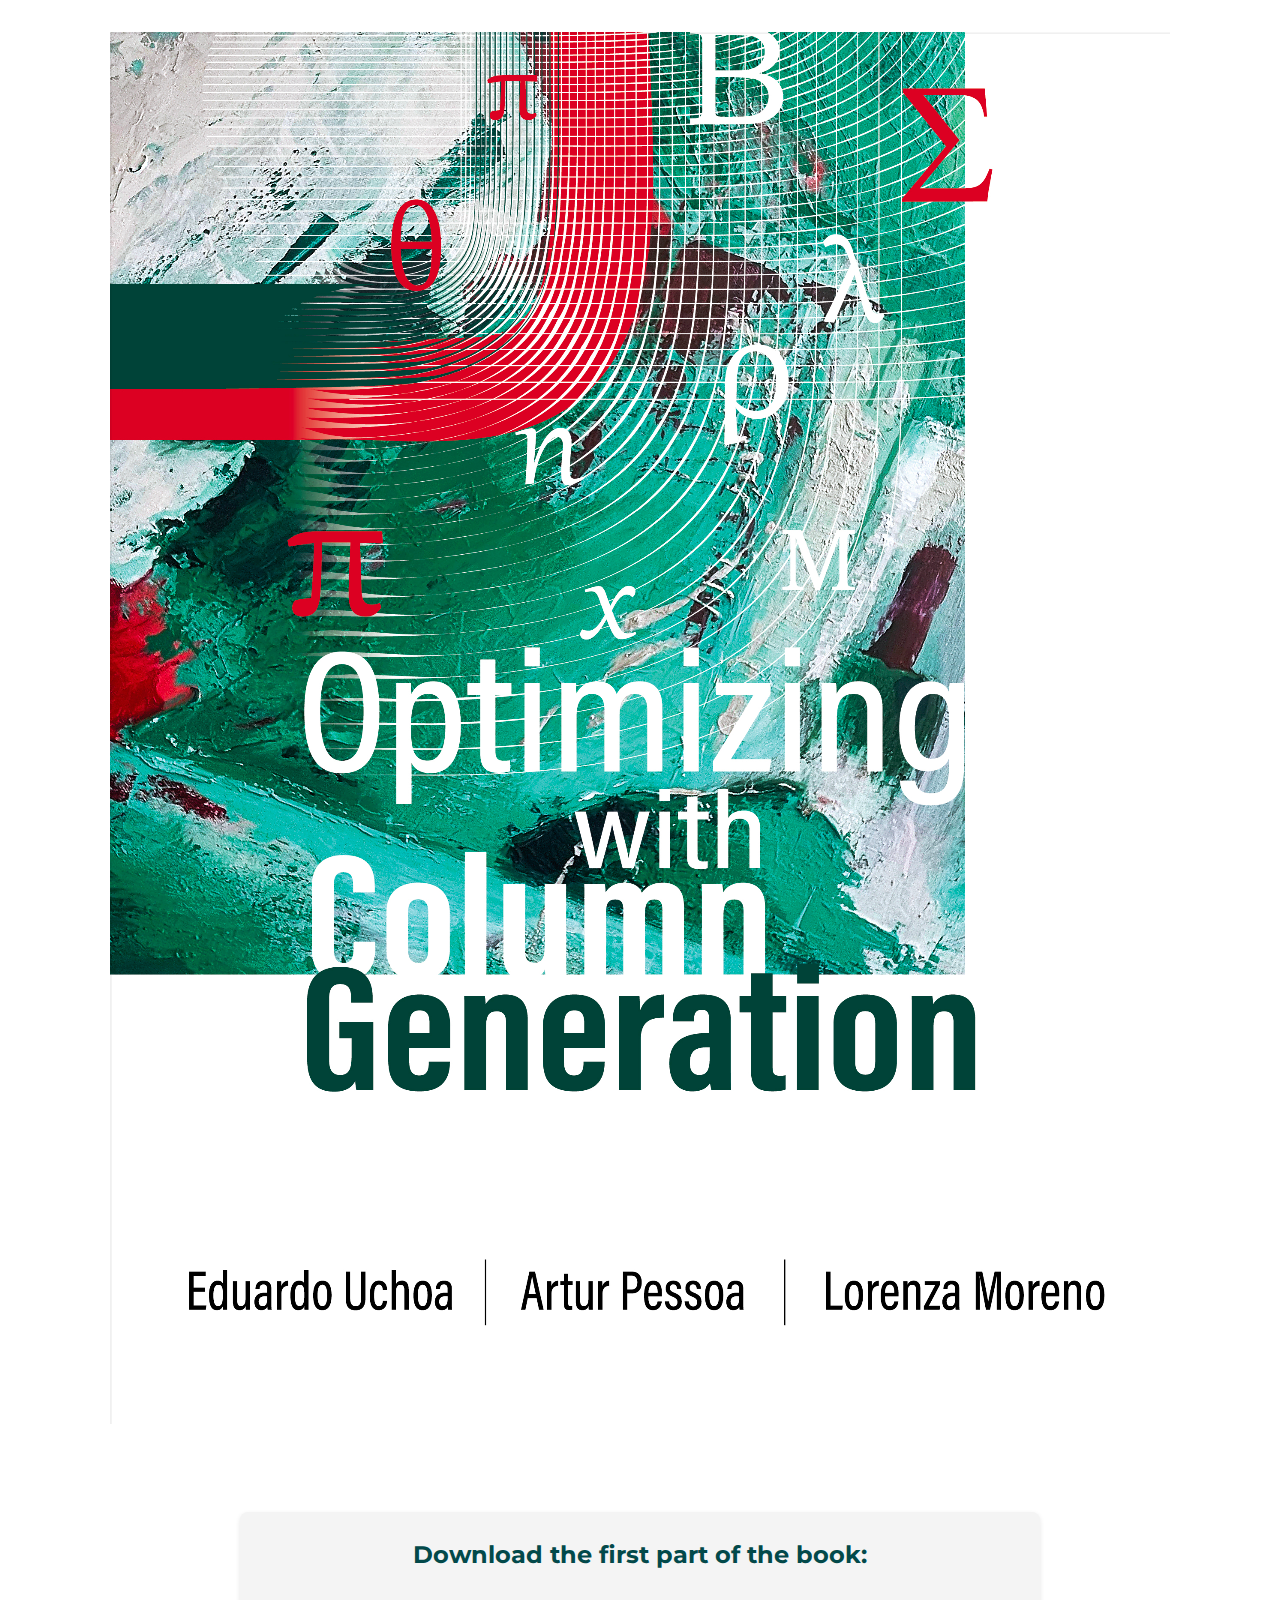
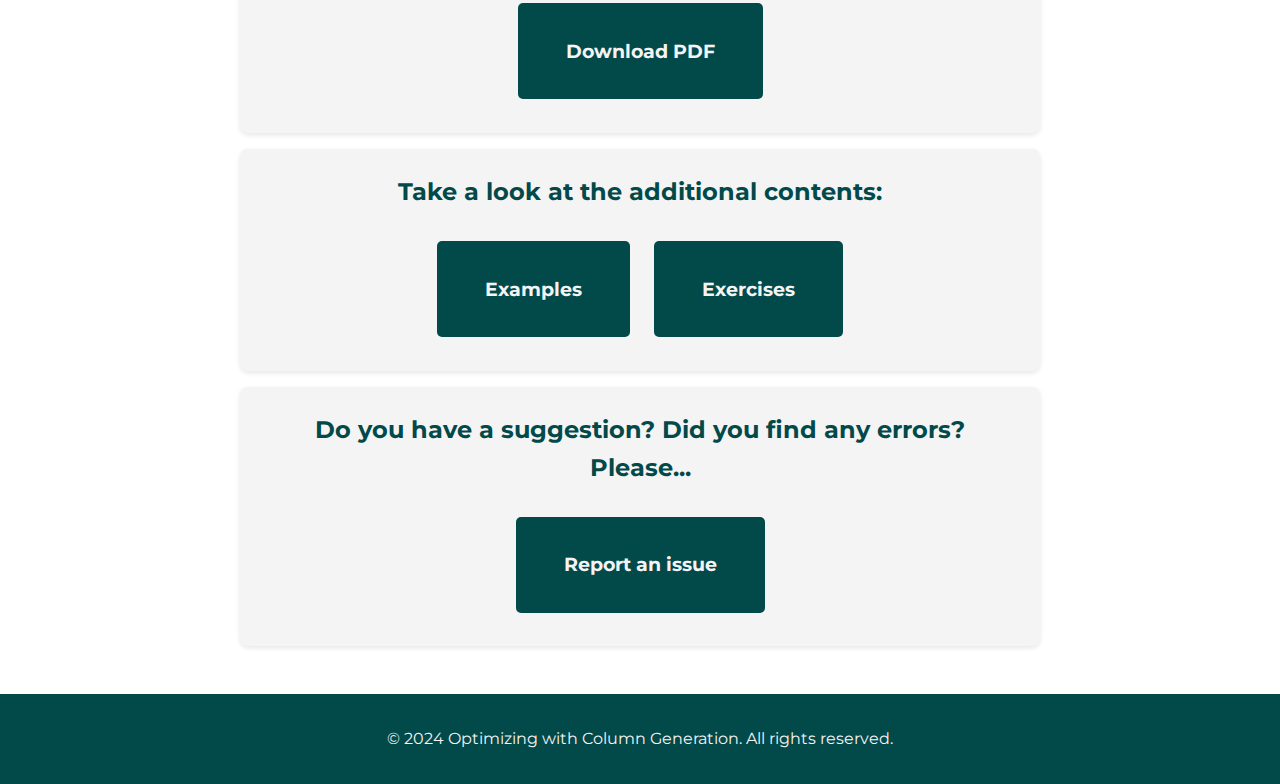
==== index.html @ 49ded7de "Update index.html" ====
<!DOCTYPE html>
<html lang="en">
<head>
    <meta charset="UTF-8">
    <meta name="viewport" content="width=device-width, initial-scale=1.0">
    <title>Optimizing with Column Generation</title>
    <link href="https://fonts.googleapis.com/css2?family=Montserrat:wght@400;700&display=swap" rel="stylesheet">
    <link rel="stylesheet" href="styles.css">
</head>
<body>
    <header>
        <img src="book_cover.png" alt="Optimizing with Column Generation" class="book-cover">
    </header>
    <main>
        <section id="download">
            <h2>Download the first part of the book:</h2>
            <a class="btn" href="OptimizingWithColumnGeneration.pdf" download>Download PDF</a>
        </section>
        <section id="links">
            <h2>Take a look at the additional contents:</h2>
            <a class="btn" href="path/to/examples_page">Examples</a> 
            <a class="btn" href="path/to/exercises_solutions">Exercises</a>
        </section>
        <section id="issues">
            <h2>Do you have a suggestion? Did you find any errors? Please... </h2>
            <a class="btn" href="https://github.com/optimizingwithcolumngeneration/optimizingwithcolumngeneration.github.io/issues">Report an issue</a>
        </section>
    </main>
    <footer>
        <p>&copy; 2024 Optimizing with Column Generation. All rights reserved.</p>
    </footer>
</body>
</html>
---- styles.css ----
body {
    font-family: 'Montserrat', sans-serif;
    margin: 0;
    padding: 0;
    background-color: #fff;
    color: #02494a;
    line-height: 1.6;
}

header {
    text-align: center;
    background-color: #fff; /* Matches the white background color */
    padding: 2em 0;
}

.book-cover {
    max-width: 100%;
    height: auto;
}

main {
    padding: 2em;
    max-width: 800px;
    margin: 0 auto;
}

section {
    background-color: #f4f4f4;
    margin: 1em 0;
    padding: 1.5em;
    border-radius: 8px;
    box-shadow: 0 2px 5px rgba(0, 0, 0, 0.1);
    text-align: center;
}

section h2 {
    color: #02494a;
    margin-top: 0;
}

a {
    color:  #f4f4f4;
    text-decoration: none;
}

a:hover {
    color: #f4f4f4;
    text-decoration: underline;
}

footer {
    text-align: center;
    padding: 1em 0;
    background-color: #02494a;
    color: #f4f4f4;
}

.btn {
    display: inline-block;
    padding: 1.7em 2.5em;
    margin: 0.5em;
    font-size: 1.2em;
    font-weight: bold; 
    color: #f4f4f4;
    background-color: #02494a;
    border: none;
    border-radius: 5px;
    text-align: center;
    text-decoration: none;
    transition: background-color 0.3s ease;
}

.btn:hover {
    background-color: #147e80;
}
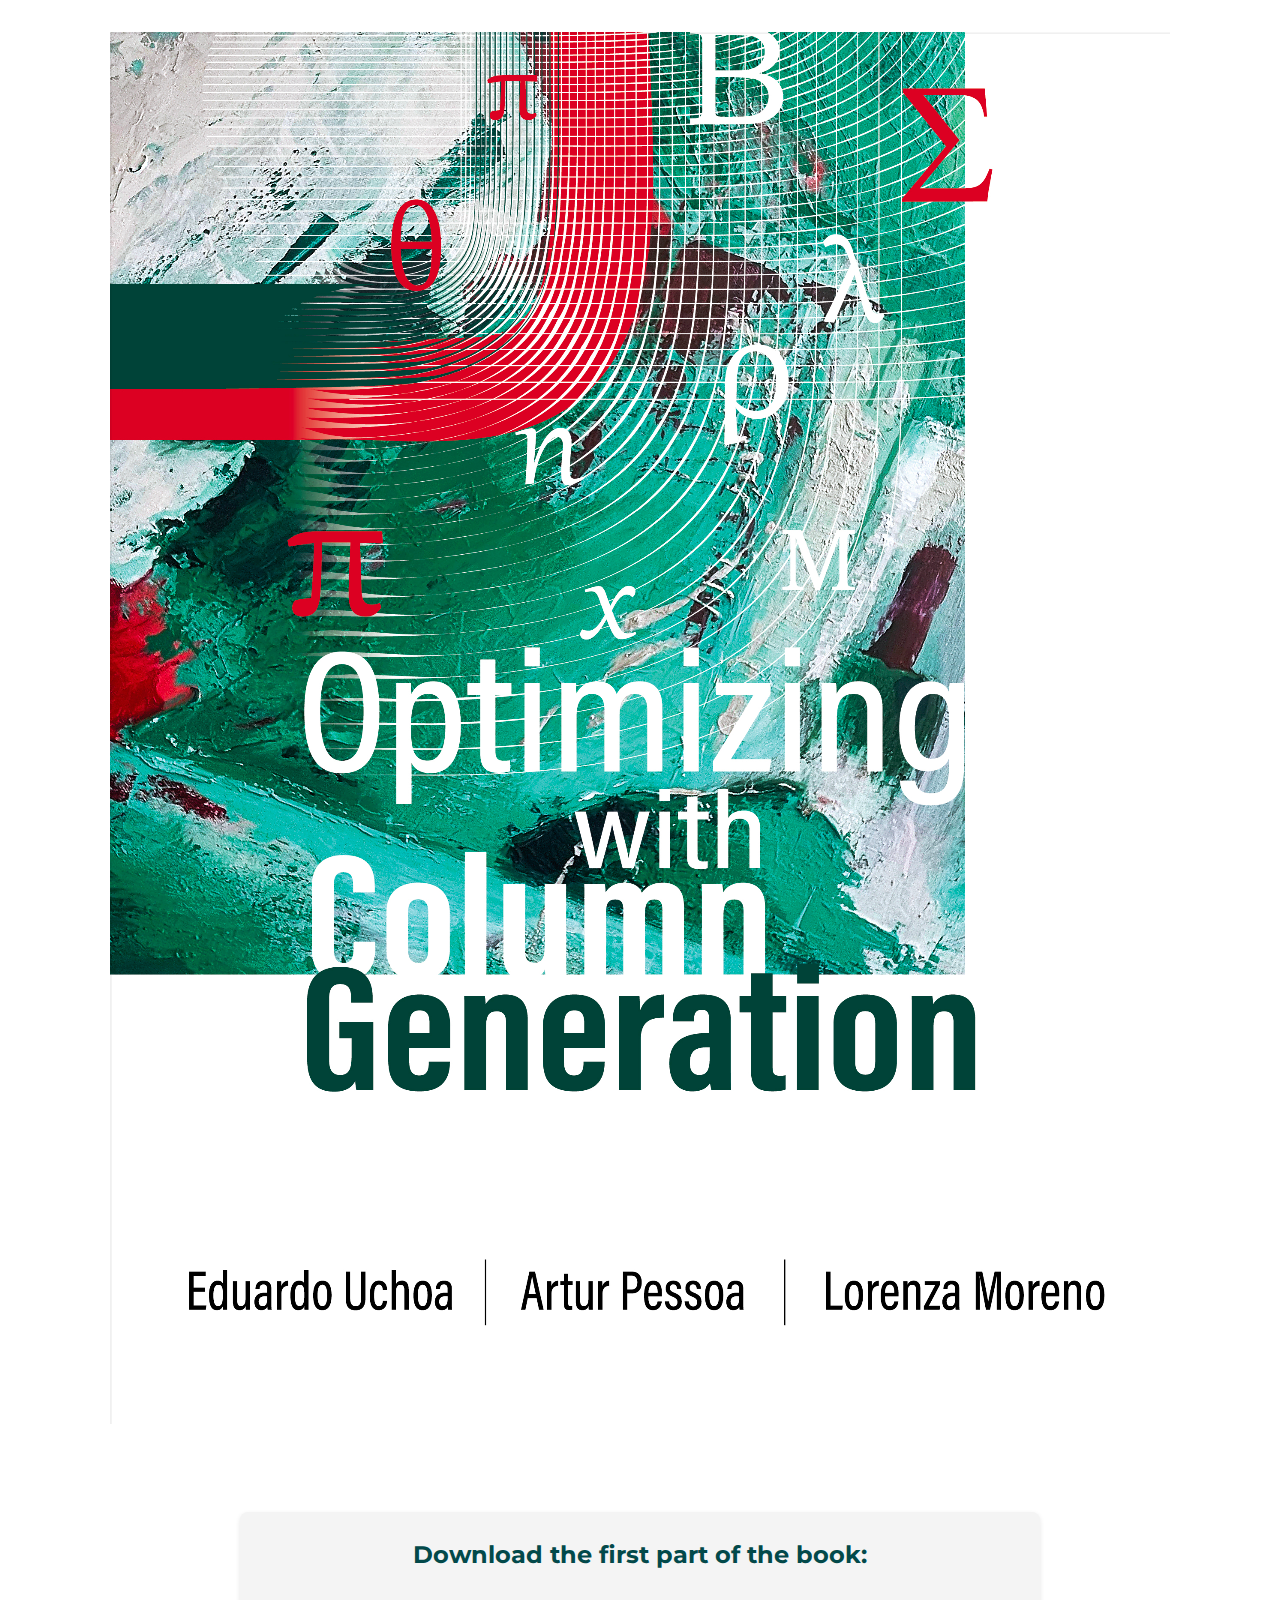
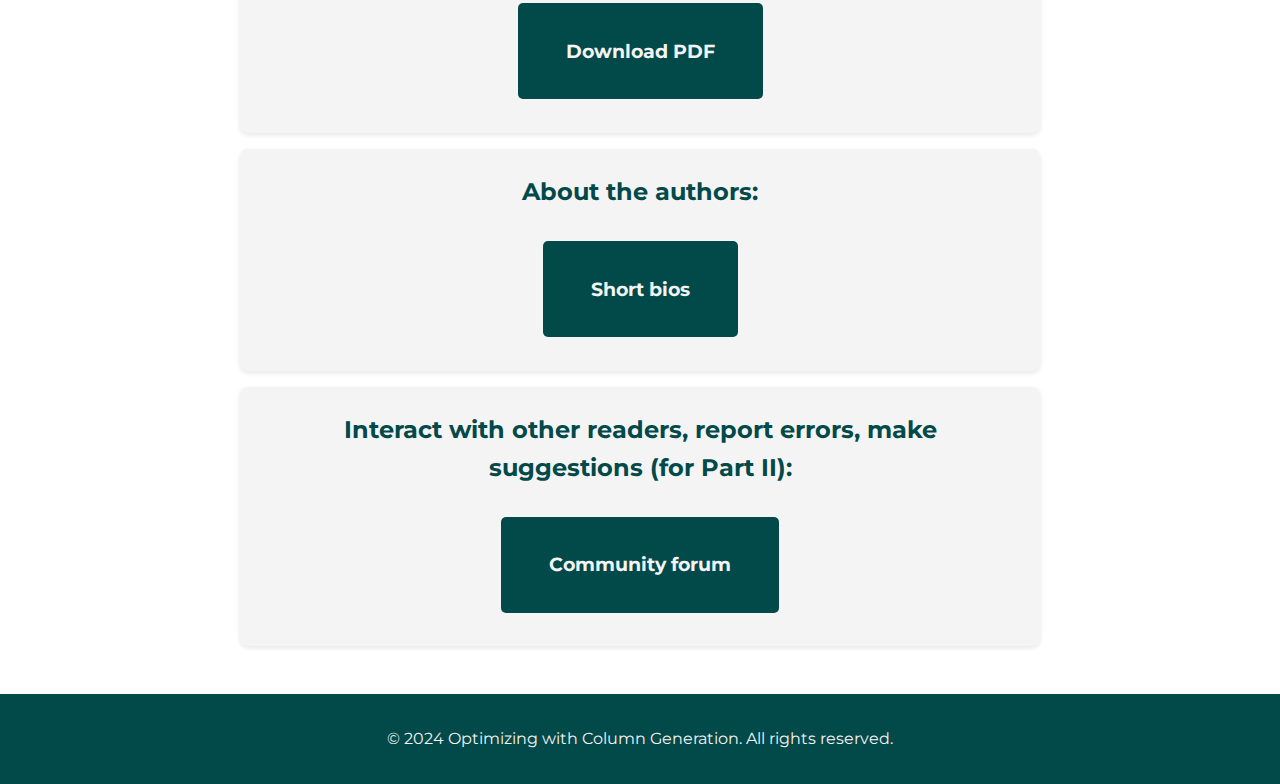
==== commit a6e840ed: "Update index.html" ====
--- a/index.html
+++ b/index.html
@@ -16,14 +16,18 @@
             <h2>Download the first part of the book:</h2>
             <a class="btn" href="OptimizingWithColumnGeneration.pdf" download>Download PDF</a>
         </section>
-        <section id="links">
+        <section id="authors">
+            <h2>About the authors:</h2>
+            <a class="btn" href="#">Short bios</a>
+        </section>
+       <!-- <section id="links">
             <h2>Take a look at the additional contents:</h2>
             <a class="btn" href="path/to/examples_page">Examples</a> 
             <a class="btn" href="path/to/exercises_solutions">Exercises</a>
-        </section>
+        </section> -->
         <section id="issues">
-            <h2>Do you have a suggestion? Did you find any errors? Please... </h2>
-            <a class="btn" href="https://github.com/optimizingwithcolumngeneration/optimizingwithcolumngeneration.github.io/issues">Report an issue</a>
+            <h2>Interact with other readers, report errors, make suggestions (for Part II):</h2>
+            <a class="btn" href="https://github.com/optimizingwithcolumngeneration/optimizingwithcolumngeneration.github.io/issues">Community forum</a>
         </section>
     </main>
     <footer>
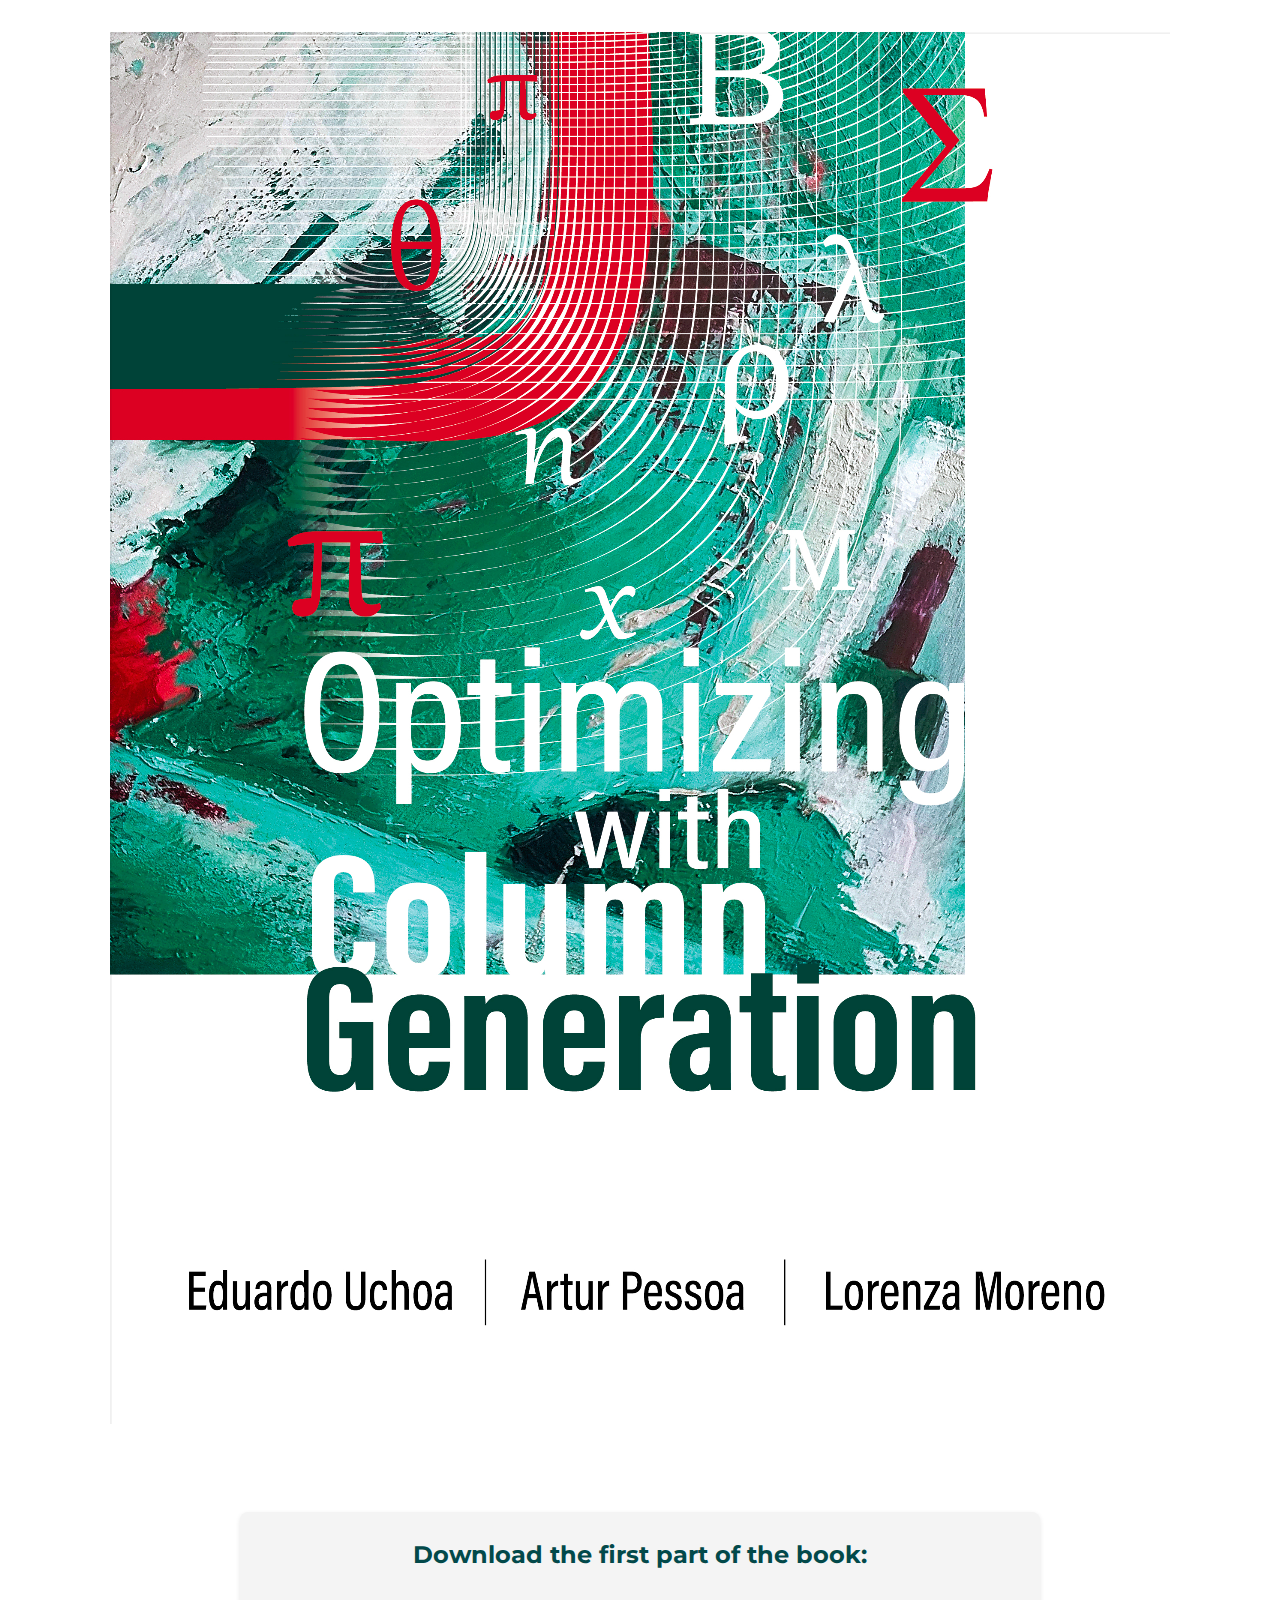
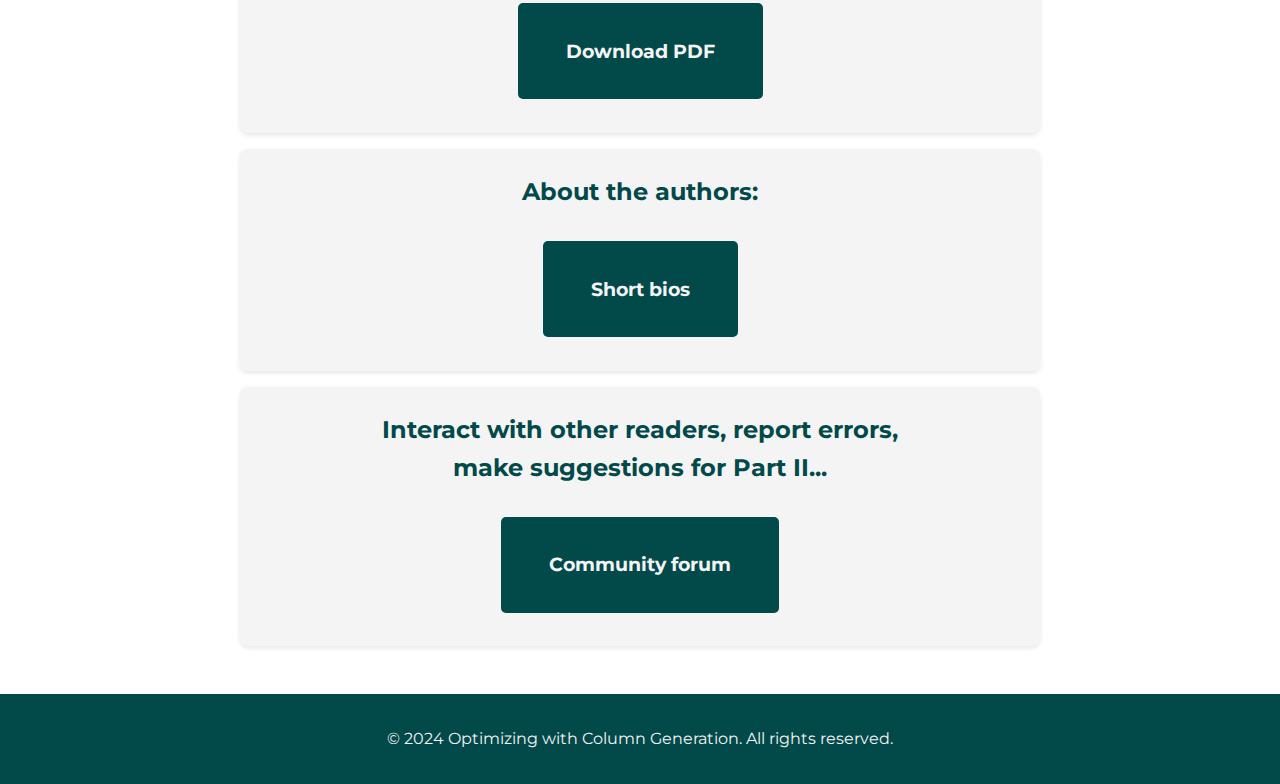
==== commit 550eb79e: "Update index.html" ====
--- a/index.html
+++ b/index.html
@@ -26,7 +26,7 @@
             <a class="btn" href="path/to/exercises_solutions">Exercises</a>
         </section> -->
         <section id="issues">
-            <h2>Interact with other readers, report errors, make suggestions (for Part II):</h2>
+            <h2>Interact with other readers, report errors, <br>make suggestions for Part II...</h2>
             <a class="btn" href="https://github.com/optimizingwithcolumngeneration/optimizingwithcolumngeneration.github.io/issues">Community forum</a>
         </section>
     </main>
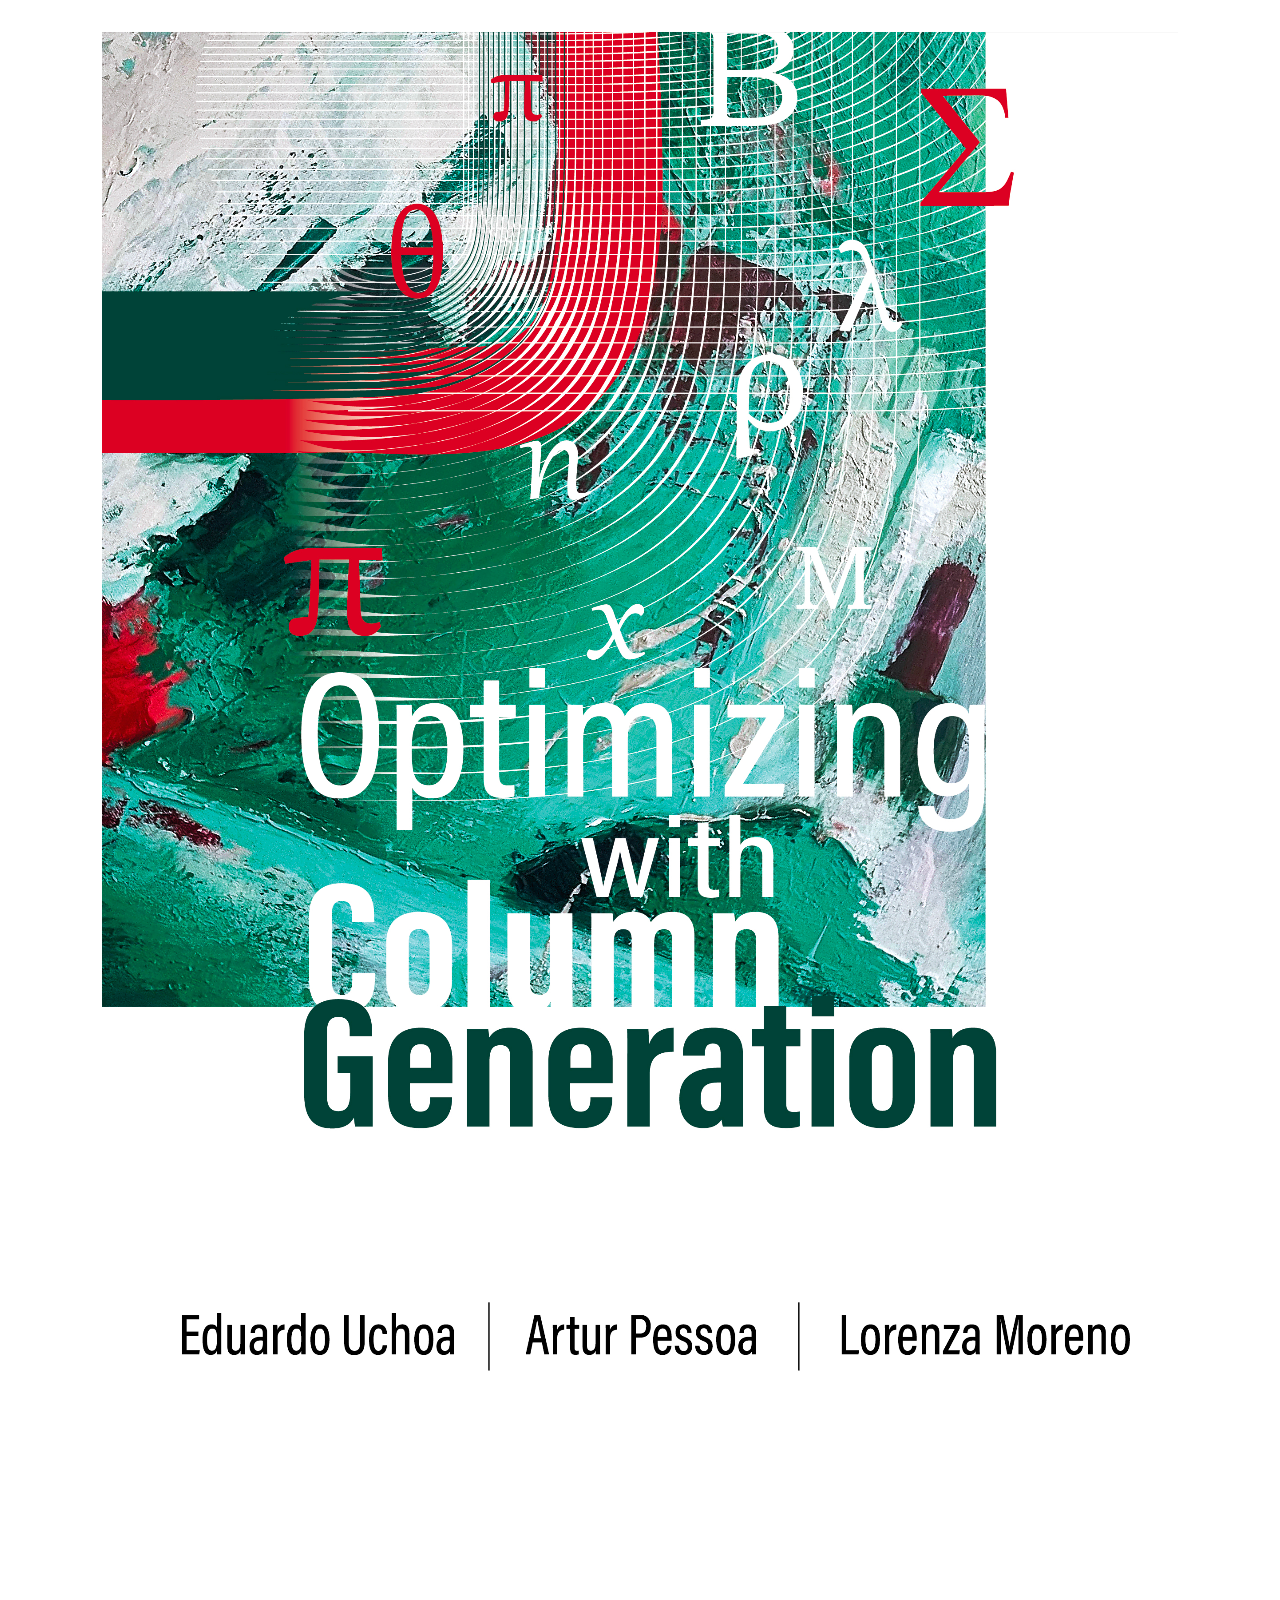
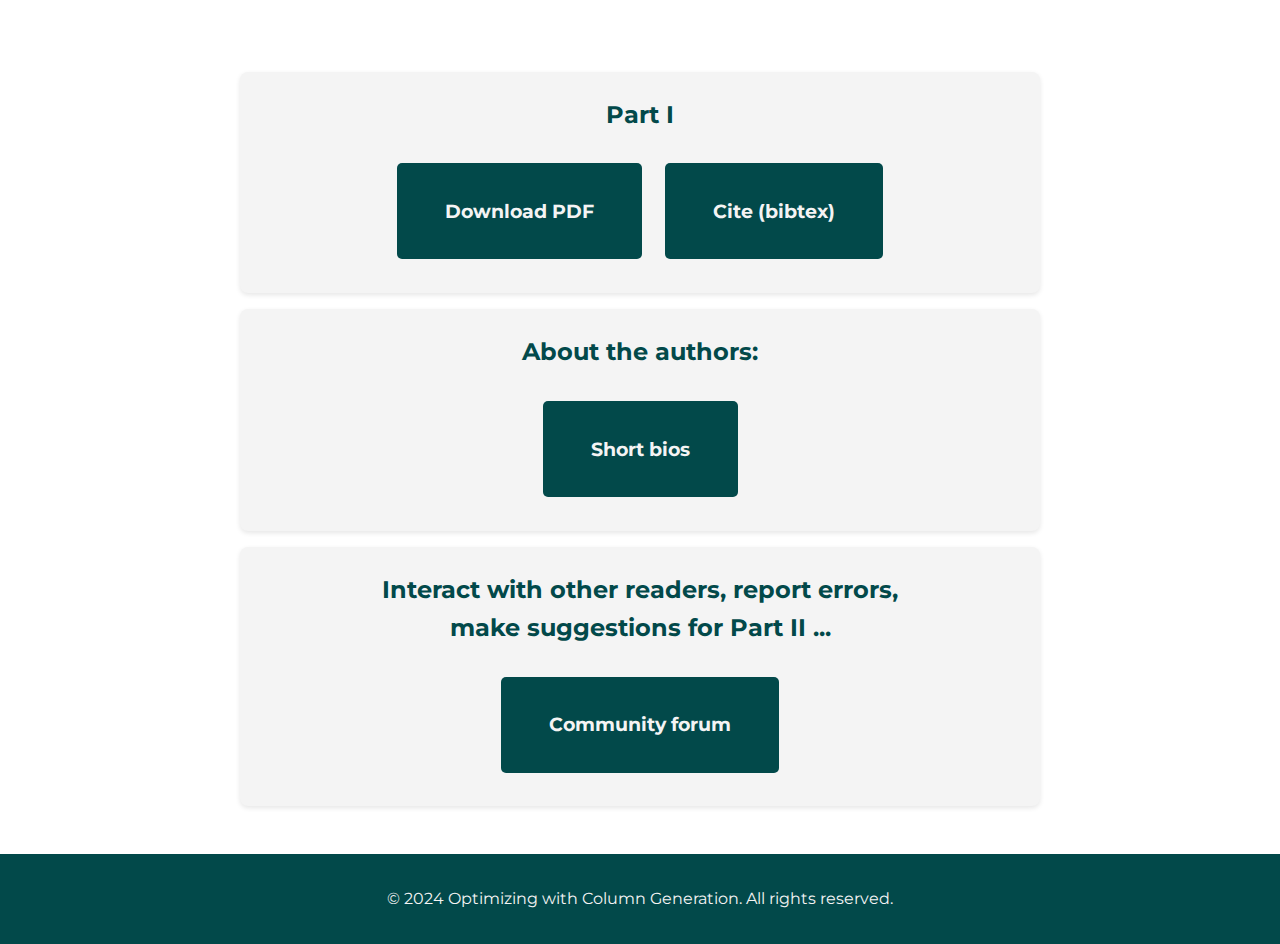
==== commit db6f2732: "Update index.html" ====
--- a/index.html
+++ b/index.html
@@ -9,16 +9,17 @@
 </head>
 <body>
     <header>
-        <img src="book_cover.png" alt="Optimizing with Column Generation" class="book-cover">
+        <img src="book_cover.png" alt="Optimizing with Column Generation" class="book-cover" height=“350">
     </header>
     <main>
         <section id="download">
-            <h2>Download the first part of the book:</h2>
+            <h2>Part I</h2>
             <a class="btn" href="OptimizingWithColumnGeneration.pdf" download>Download PDF</a>
+            <a class="btn" href="L-2024-3_OptimizingWithColumnGeneration.bib" download>Cite (bibtex)</a>
         </section>
         <section id="authors">
             <h2>About the authors:</h2>
-            <a class="btn" href="#">Short bios</a>
+            <a class="btn" href="bios.html">Short bios</a>
         </section>
        <!-- <section id="links">
             <h2>Take a look at the additional contents:</h2>
@@ -26,8 +27,11 @@
             <a class="btn" href="path/to/exercises_solutions">Exercises</a>
         </section> -->
         <section id="issues">
-            <h2>Interact with other readers, report errors, <br>make suggestions for Part II...</h2>
+            <h2>Interact with other readers, report errors, <br>make suggestions for Part II ...</h2>
+            <!-- 
             <a class="btn" href="https://github.com/optimizingwithcolumngeneration/optimizingwithcolumngeneration.github.io/issues">Community forum</a>
+            -->
+            <a class="btn" href="#" onclick="alert('This feature will be available soon.'); return false;">Community forum</a>
         </section>
     </main>
     <footer>
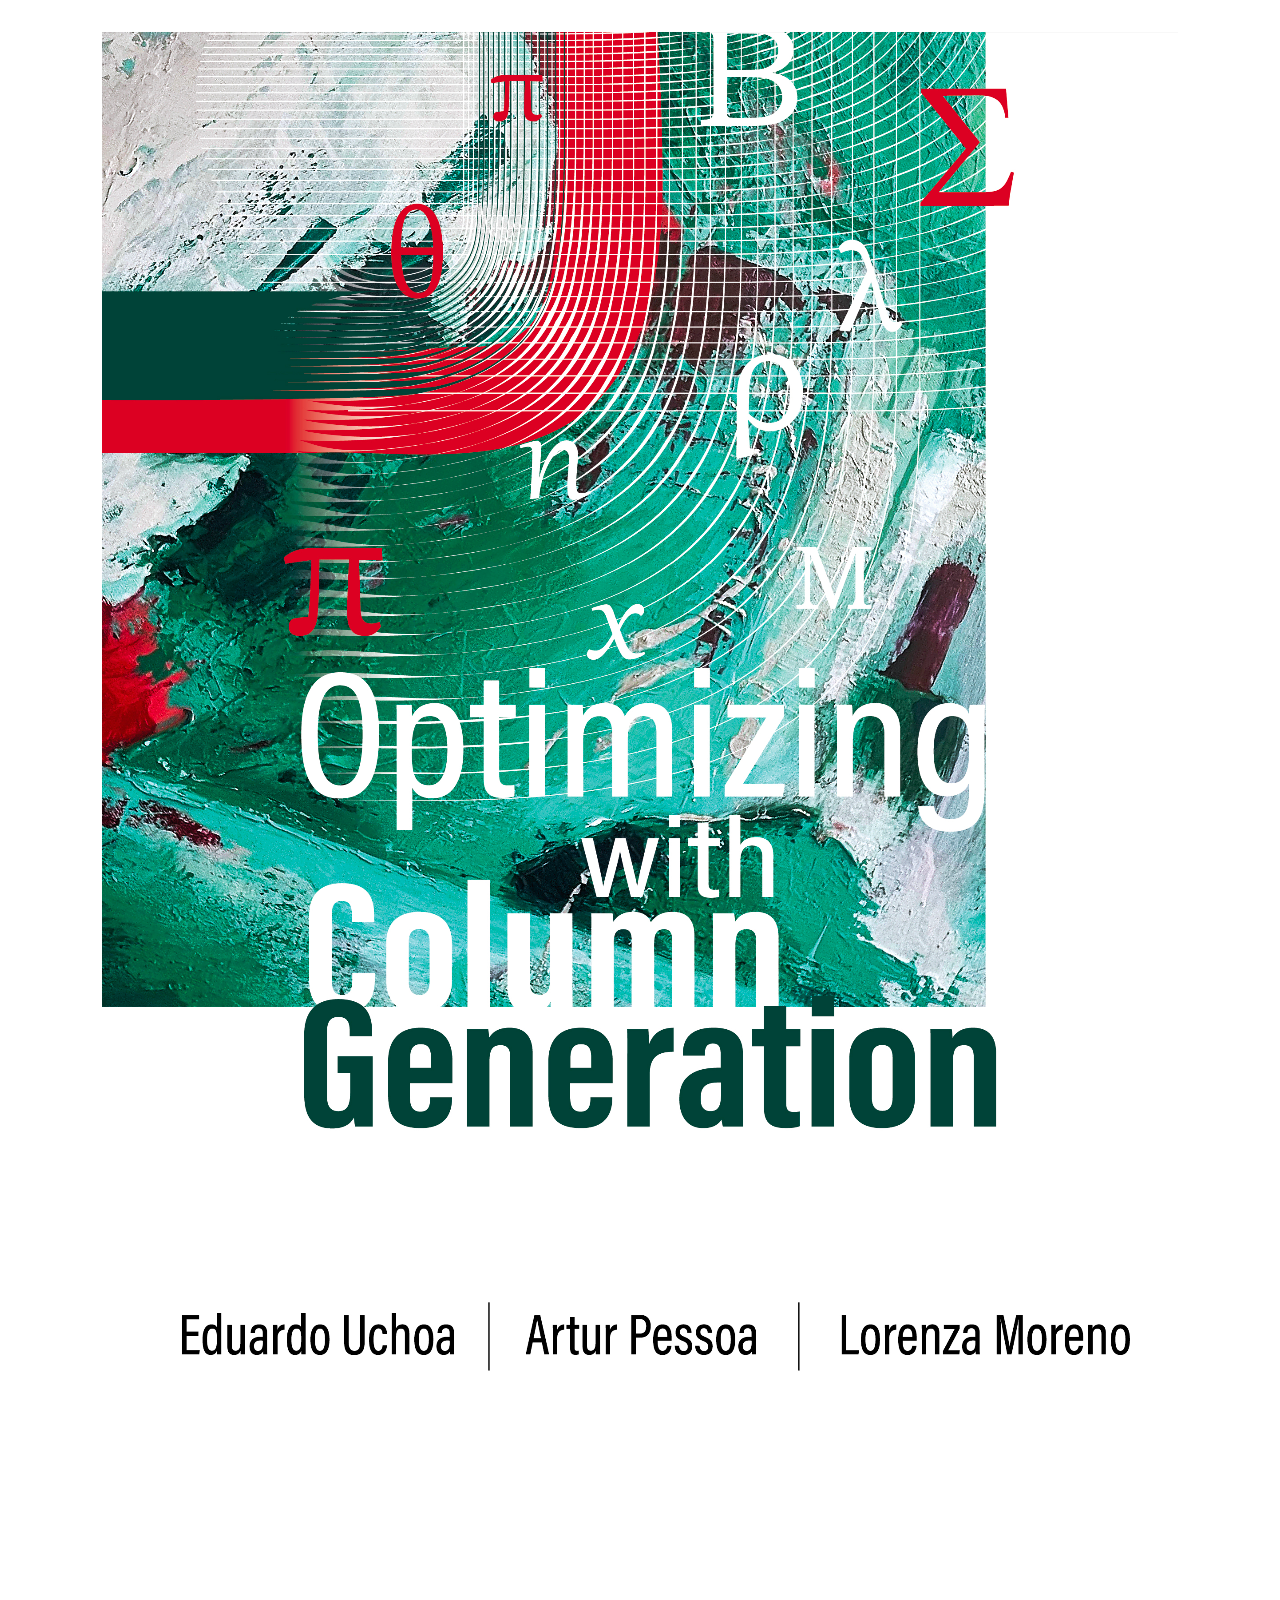
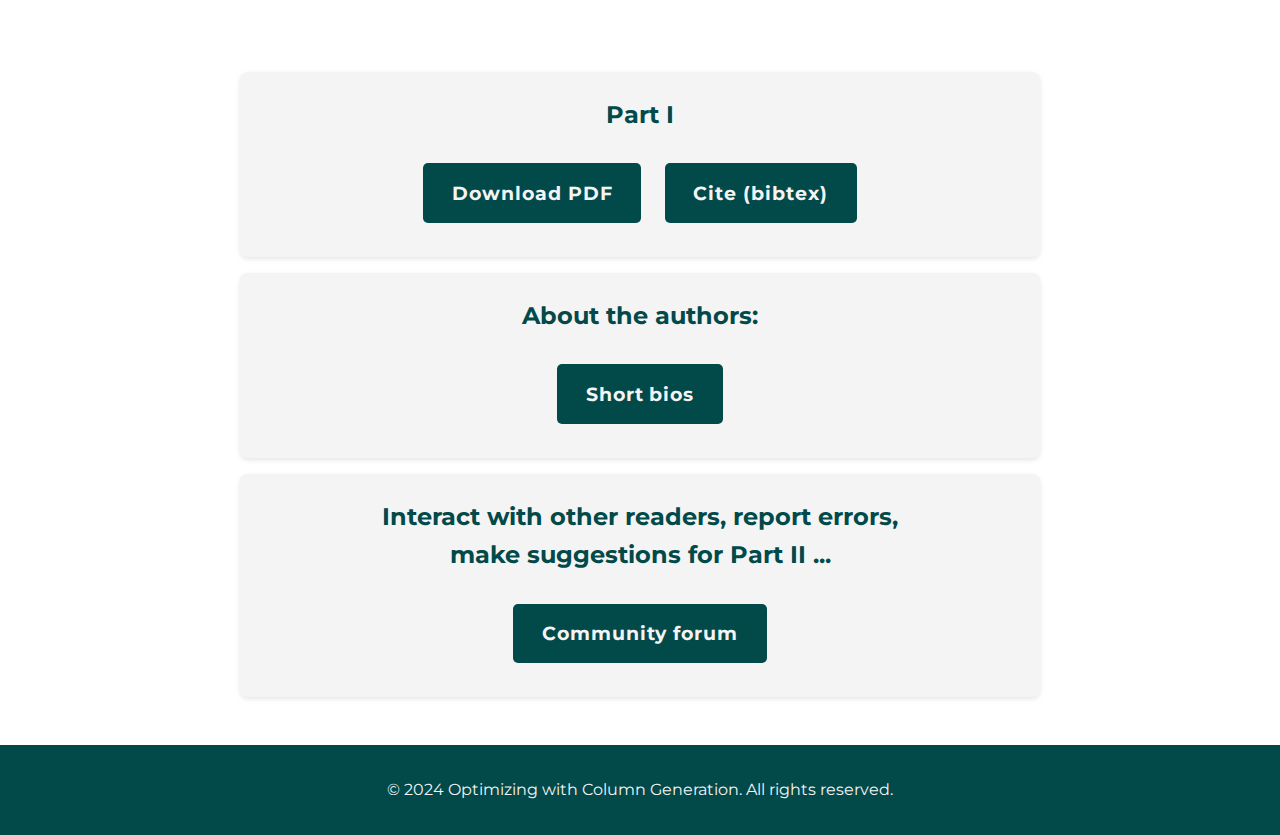
==== commit 0e2ae62f: "Update index.html" ====
--- a/index.html
+++ b/index.html
@@ -9,7 +9,7 @@
 </head>
 <body>
     <header>
-        <img src="book_cover.png" alt="Optimizing with Column Generation" class="book-cover" height=“350">
+        <img src="book_cover.png" alt="Optimizing with Column Generation" class="book-cover">
     </header>
     <main>
         <section id="download">
--- a/styles.css
+++ b/styles.css
@@ -57,10 +57,11 @@
 
 .btn {
     display: inline-block;
-    padding: 1.7em 2.5em;
+    padding: 0.75em 1.5em;
     margin: 0.5em;
     font-size: 1.2em;
     font-weight: bold; 
+    letter-spacing: 0.05em;
     color: #f4f4f4;
     background-color: #02494a;
     border: none;
@@ -73,3 +74,26 @@
 .btn:hover {
     background-color: #147e80;
 }
+.header-content {
+    display: flex;
+    align-items: flex-end; /* Align the text with the bottom of the image */
+    padding: 1em; /* Optional: Adds some padding around the content */
+    font-size: 1.2em;
+    font-weight: bold; 
+    letter-spacing: 0.05em;
+    color: #f4f4f4;
+    background-color: #02494a;
+}
+
+.header-content img {
+    margin-right: 15em; /* Adds some space between the image and the text */
+}
+
+.header-content h1 {
+    margin: 0; /* Removes default margin to align properly with the image */
+    font-size: 1.2em;
+    font-weight: bold; 
+    letter-spacing: 0.05em;
+    color: #f4f4f4;
+    background-color: #02494a;
+}
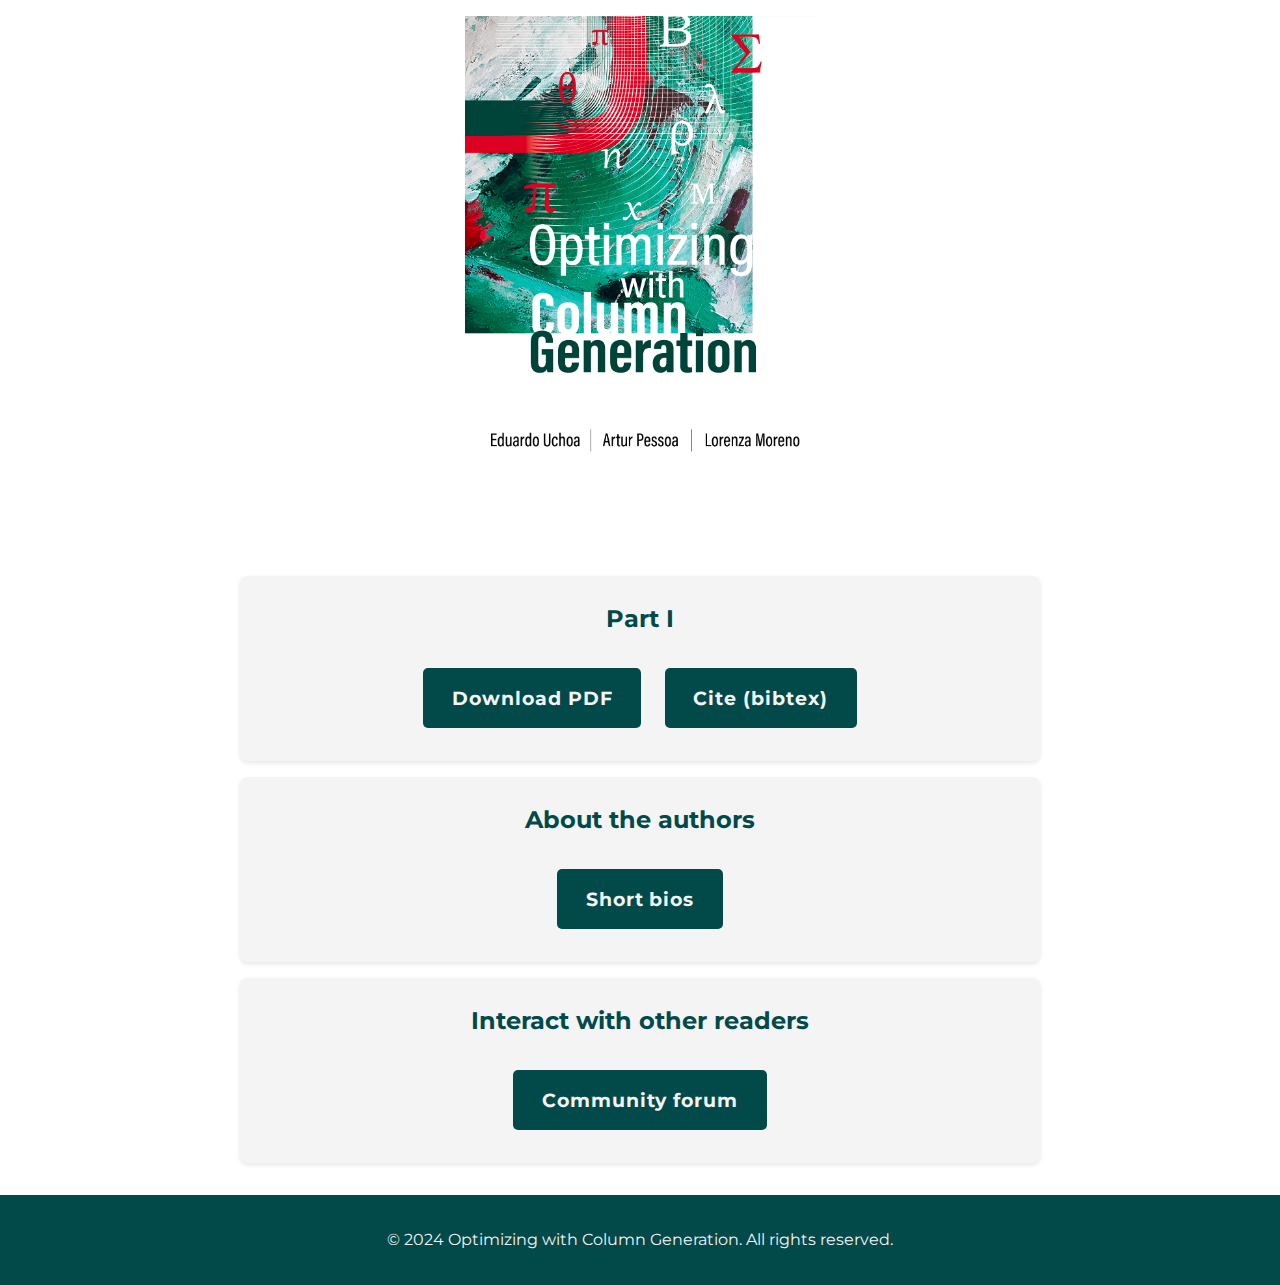
==== commit 6dd5cc0b: "Update index.html" ====
--- a/index.html
+++ b/index.html
@@ -18,7 +18,7 @@
             <a class="btn" href="L-2024-3_OptimizingWithColumnGeneration.bib" download>Cite (bibtex)</a>
         </section>
         <section id="authors">
-            <h2>About the authors:</h2>
+            <h2>About the authors</h2>
             <a class="btn" href="bios.html">Short bios</a>
         </section>
        <!-- <section id="links">
@@ -27,7 +27,7 @@
             <a class="btn" href="path/to/exercises_solutions">Exercises</a>
         </section> -->
         <section id="issues">
-            <h2>Interact with other readers, report errors, <br>make suggestions for Part II ...</h2>
+            <h2>Interact with other readers</h2>
             <!-- 
             <a class="btn" href="https://github.com/optimizingwithcolumngeneration/optimizingwithcolumngeneration.github.io/issues">Community forum</a>
             -->
--- a/styles.css
+++ b/styles.css
@@ -10,16 +10,15 @@
 header {
     text-align: center;
     background-color: #fff; /* Matches the white background color */
-    padding: 2em 0;
+    padding: 1em 0;
 }
 
 .book-cover {
-    max-width: 100%;
-    height: auto;
+    max-width: 350px;
 }
 
 main {
-    padding: 2em;
+    padding: 1em;
     max-width: 800px;
     margin: 0 auto;
 }
@@ -74,6 +73,7 @@
 .btn:hover {
     background-color: #147e80;
 }
+
 .header-content {
     display: flex;
     align-items: flex-end; /* Align the text with the bottom of the image */
@@ -86,7 +86,9 @@
 }
 
 .header-content img {
-    margin-right: 15em; /* Adds some space between the image and the text */
+    margin-left: 5em; 
+    margin-right: 5em; /* Adds some space between the image and the text */
+    background-color: #02494a;
 }
 
 .header-content h1 {
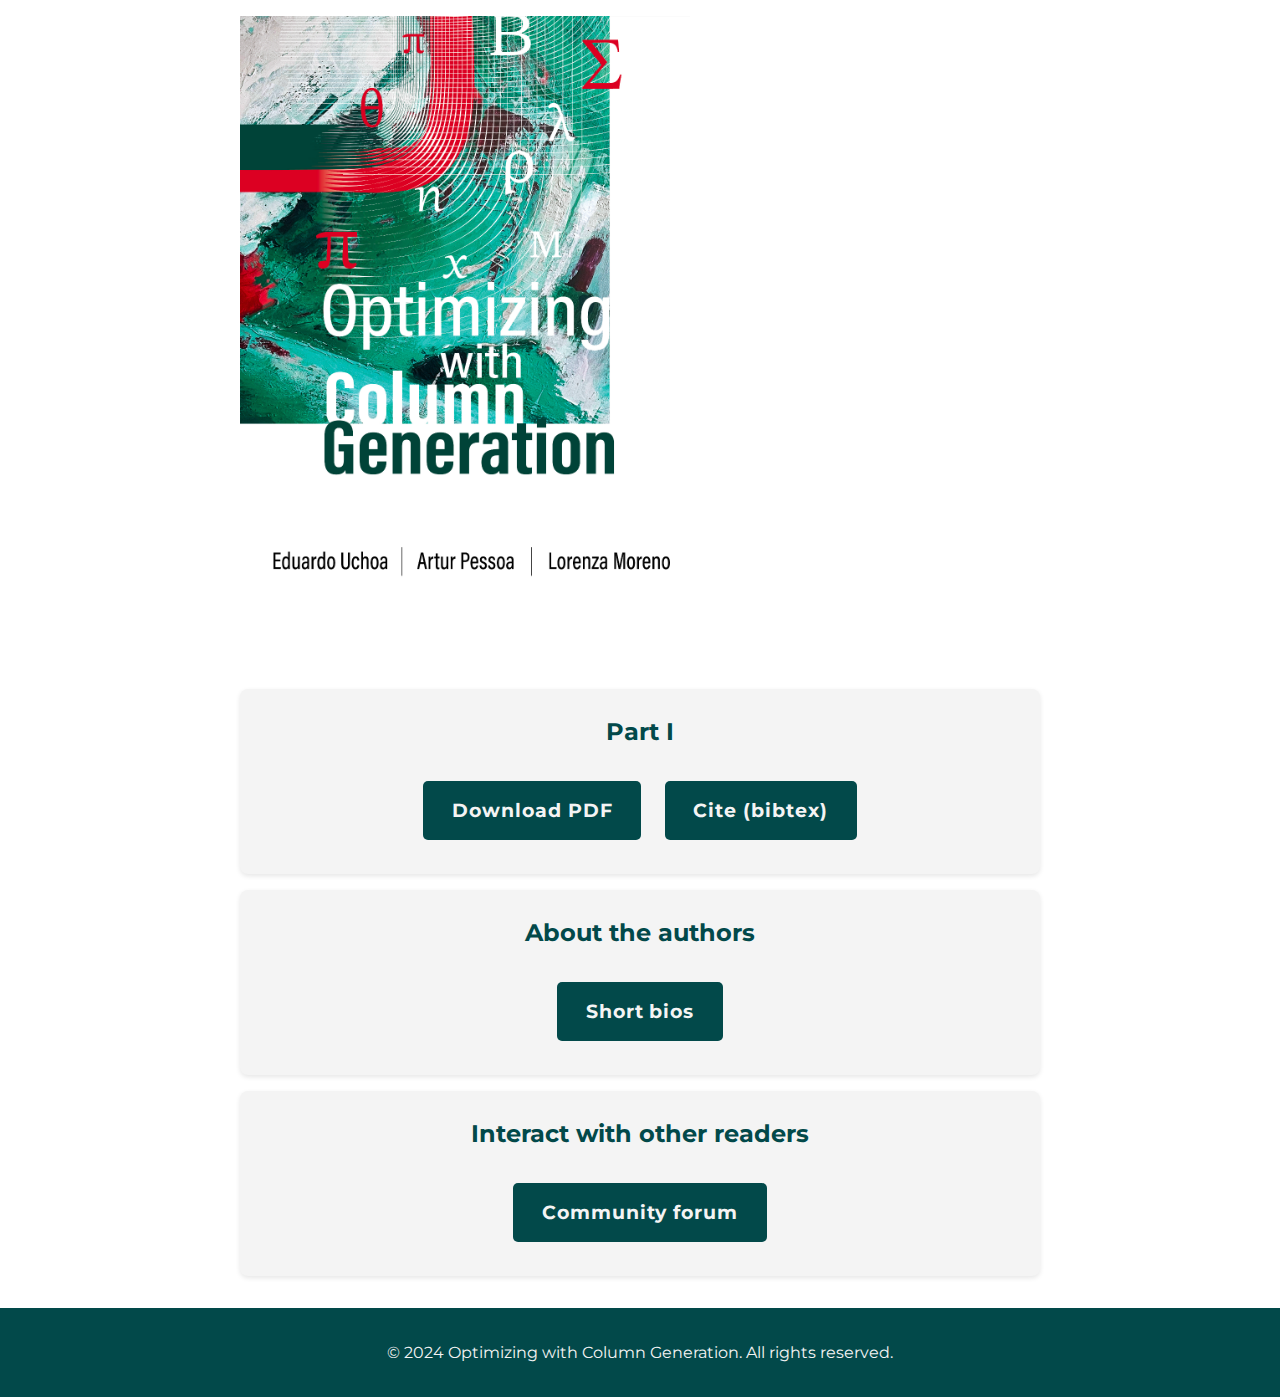
==== commit 95d33e24: "Update index.html" ====
--- a/index.html
+++ b/index.html
@@ -8,31 +8,25 @@
     <link rel="stylesheet" href="styles.css">
 </head>
 <body>
-    <header>
-        <img src="book_cover.png" alt="Optimizing with Column Generation" class="book-cover">
-    </header>
-    <main>
-        <section id="download">
-            <h2>Part I</h2>
-            <a class="btn" href="OptimizingWithColumnGeneration.pdf" download>Download PDF</a>
-            <a class="btn" href="L-2024-3_OptimizingWithColumnGeneration.bib" download>Cite (bibtex)</a>
-        </section>
-        <section id="authors">
-            <h2>About the authors</h2>
-            <a class="btn" href="bios.html">Short bios</a>
-        </section>
-       <!-- <section id="links">
-            <h2>Take a look at the additional contents:</h2>
-            <a class="btn" href="path/to/examples_page">Examples</a> 
-            <a class="btn" href="path/to/exercises_solutions">Exercises</a>
-        </section> -->
-        <section id="issues">
-            <h2>Interact with other readers</h2>
-            <!-- 
-            <a class="btn" href="https://github.com/optimizingwithcolumngeneration/optimizingwithcolumngeneration.github.io/issues">Community forum</a>
-            -->
-            <a class="btn" href="#" onclick="alert('This feature will be available soon.'); return false;">Community forum</a>
-        </section>
+    <main class="content-wrapper">
+        <div class="book-cover-wrapper">
+            <img src="book_cover.png" alt="Optimizing with Column Generation" class="book-cover">
+        </div>
+        <div class="sections-wrapper">
+            <section id="download">
+                <h2>Part I</h2>
+                <a class="btn" href="OptimizingWithColumnGeneration.pdf" download>Download PDF</a>
+                <a class="btn" href="L-2024-3_OptimizingWithColumnGeneration.bib" download>Cite (bibtex)</a>
+            </section>
+            <section id="authors">
+                <h2>About the authors</h2>
+                <a class="btn" href="bios.html">Short bios</a>
+            </section>
+            <section id="issues">
+                <h2>Interact with other readers</h2>
+                <a class="btn" href="#" onclick="alert('This feature will be available soon.'); return false;">Community forum</a>
+            </section>
+        </div>
     </main>
     <footer>
         <p>&copy; 2024 Optimizing with Column Generation. All rights reserved.</p>
--- a/styles.css
+++ b/styles.css
@@ -14,7 +14,7 @@
 }
 
 .book-cover {
-    max-width: 350px;
+    max-width: 450px;
 }
 
 main {
@@ -77,6 +77,7 @@
 .header-content {
     display: flex;
     align-items: flex-end; /* Align the text with the bottom of the image */
+    flex-direction: row;
     padding: 1em; /* Optional: Adds some padding around the content */
     font-size: 1.2em;
     font-weight: bold; 
@@ -86,9 +87,10 @@
 }
 
 .header-content img {
-    margin-left: 5em; 
-    margin-right: 5em; /* Adds some space between the image and the text */
+    margin-left: 2.5em; 
+    margin-right: 2.5em; /* Adds some space between the image and the text */
     background-color: #02494a;
+    max-width: 150px;
 }
 
 .header-content h1 {
